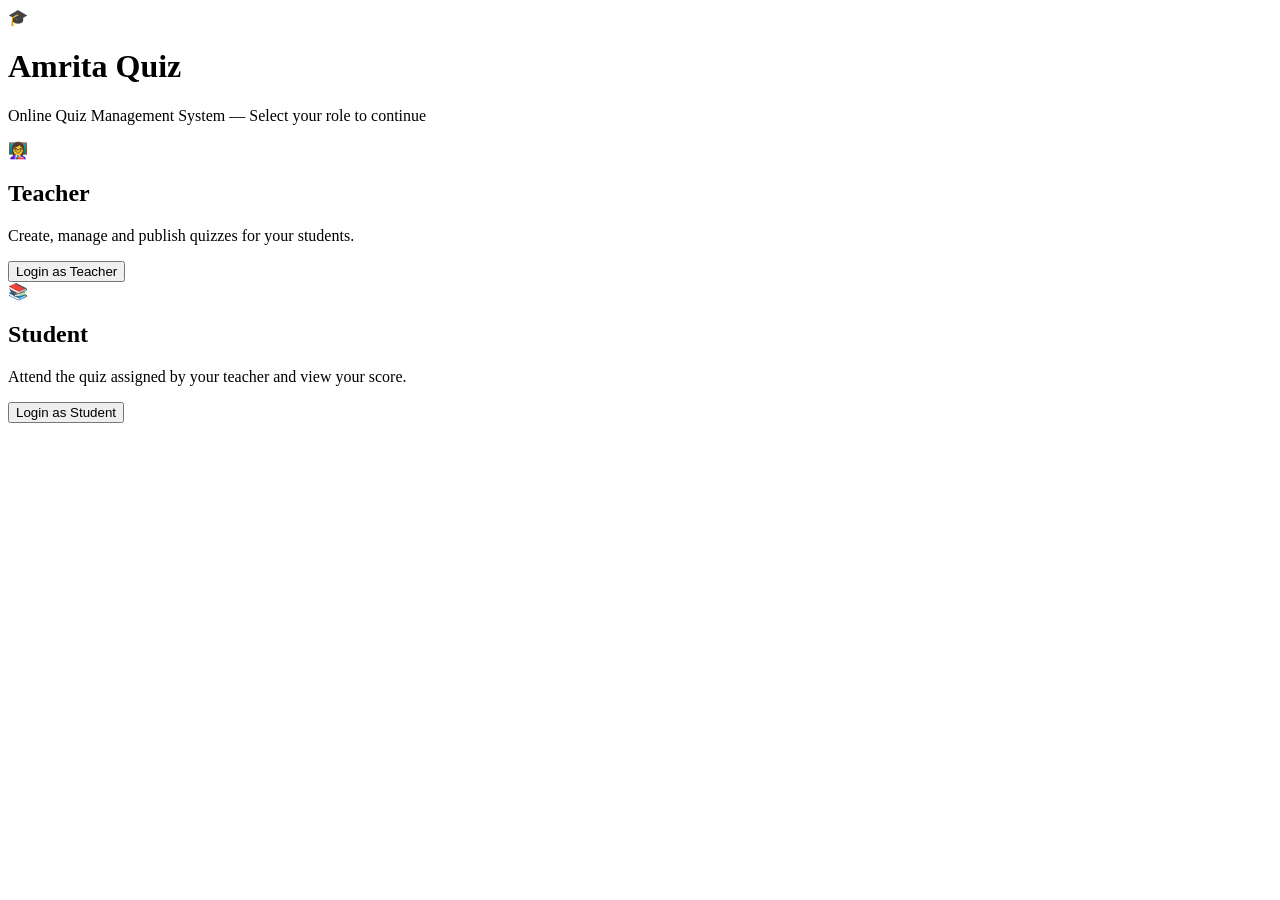
==== quiz-system/src/main/resources/static/index.html @ 4308827a "Move script tag for app.js to the end of body" ====
<!DOCTYPE html>
<html lang="en">
<head>
    <meta charset="UTF-8">
    <meta name="viewport" content="width=device-width, initial-scale=1.0">
    <title>Amrita Quiz — Welcome</title>
    <link rel="stylesheet" href="css/codestyle.css">
</head>
<body>

<div class="role-container">

    <!-- Brand Header -->
    <div class="role-brand">
        <div class="brand-logo">🎓</div>
        <h1>Amrita <span>Quiz</span></h1>
        <p>Online Quiz Management System &mdash; Select your role to continue</p>
    </div>

    <!-- Role Cards -->
    <div class="role-cards">

        <!-- Teacher Card -->
        <div class="role-card teacher" onclick="goTo('TeacherLogin.html')">
            <span class="role-icon">👩‍🏫</span>
            <h2>Teacher</h2>
            <p>Create, manage and publish quizzes for your students.</p>
            <button class="role-btn" type="button">Login as Teacher</button>
        </div>

        <!-- Student Card -->
        <div class="role-card student" onclick="goTo('StudentLogin.html')">
            <span class="role-icon">📚</span>
            <h2>Student</h2>
            <p>Attend the quiz assigned by your teacher and view your score.</p>
            <button class="role-btn" type="button">Login as Student</button>
        </div>

    </div>

</div>


<script src="js/app.js"></script>
</body>
</html>
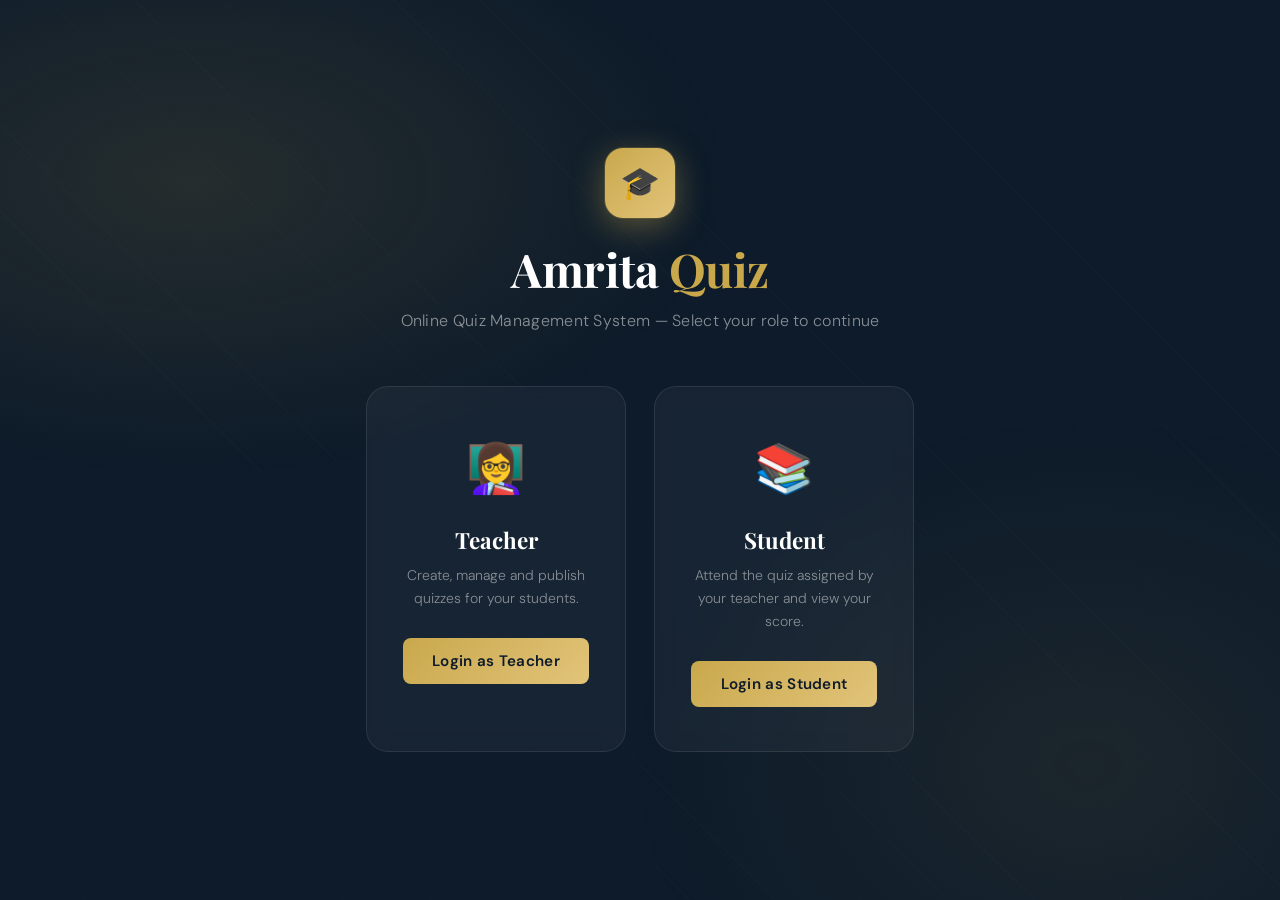
==== commit 9dc1aa7c: "Move script tag for app.js to the end of body" ====
--- a/quiz-system/src/main/resources/static/index.html
+++ b/quiz-system/src/main/resources/static/index.html
@@ -40,7 +40,6 @@
 
 </div>
 
-
 <script src="js/app.js"></script>
 </body>
 </html>
--- a/quiz-system/src/main/resources/static/css/codestyle.css
+++ b/quiz-system/src/main/resources/static/css/codestyle.css
@@ -0,0 +1,769 @@
+/* ============================================================
+   codestyle.css  –  Amrita Quiz System
+   Theme: Academic Excellence — Deep Navy + Gold + Warm Cream
+   ============================================================ */
+
+@import url('https://fonts.googleapis.com/css2?family=Playfair+Display:wght@600;700&family=DM+Sans:ital,wght@0,300;0,400;0,500;0,600;1,400&display=swap');
+
+/* ─── CSS Variables ─── */
+:root {
+    --navy:        #0d1b2a;
+    --navy-mid:    #1a2e44;
+    --navy-light:  #253c56;
+    --gold:        #c9a84c;
+    --gold-light:  #e2c47a;
+    --gold-pale:   #f5e9c8;
+    --cream:       #faf7f0;
+    --white:       #ffffff;
+    --text-dark:   #0d1b2a;
+    --text-mid:    #3d5168;
+    --text-muted:  #6b7f94;
+    --error:       #d63031;
+    --error-bg:    #fff0f0;
+    --success:     #00897b;
+    --warn-bg:     #fffbe6;
+    --warn-text:   #7d5c00;
+    --border:      #dde3eb;
+    --shadow-sm:   0 2px 8px rgba(13,27,42,0.07);
+    --shadow-md:   0 6px 24px rgba(13,27,42,0.11);
+    --shadow-lg:   0 16px 48px rgba(13,27,42,0.18);
+    --radius-sm:   8px;
+    --radius-md:   14px;
+    --radius-lg:   22px;
+    --font-head:   'Playfair Display', Georgia, serif;
+    --font-body:   'DM Sans', sans-serif;
+}
+
+/* ─── Reset / Base ─── */
+*, *::before, *::after { box-sizing: border-box; margin: 0; padding: 0; }
+
+body {
+    font-family: var(--font-body);
+    background: var(--cream);
+    color: var(--text-dark);
+    min-height: 100vh;
+    line-height: 1.6;
+    display: block;
+}
+
+h1, h2, h3, h4 { font-family: var(--font-head); line-height: 1.25; }
+
+
+/* ============================================================
+   ROLE SELECTION PAGE  (QuizLogin.html)
+   ============================================================ */
+
+.role-container {
+    min-height: 100vh;
+    display: flex;
+    flex-direction: column;
+    align-items: center;
+    justify-content: center;
+    padding: 40px 20px;
+    background: var(--navy);
+    position: relative;
+    overflow: hidden;
+}
+
+.role-container::before {
+    content: '';
+    position: fixed;
+    inset: 0;
+    background:
+        radial-gradient(ellipse 70% 55% at 15% 20%, rgba(201,168,76,0.13) 0%, transparent 60%),
+        radial-gradient(ellipse 60% 65% at 85% 85%, rgba(201,168,76,0.08) 0%, transparent 60%),
+        repeating-linear-gradient(45deg, transparent, transparent 60px,
+            rgba(255,255,255,0.012) 60px, rgba(255,255,255,0.012) 61px);
+    pointer-events: none;
+}
+
+.role-brand {
+    text-align: center;
+    margin-bottom: 52px;
+    position: relative;
+    z-index: 1;
+    animation: fadeDown 0.65s ease both;
+}
+
+.brand-logo {
+    width: 70px;
+    height: 70px;
+    background: linear-gradient(135deg, var(--gold), var(--gold-light));
+    border-radius: 18px;
+    display: flex;
+    align-items: center;
+    justify-content: center;
+    font-size: 2rem;
+    margin: 0 auto 22px;
+    box-shadow: 0 8px 32px rgba(201,168,76,0.4), 0 0 0 1px rgba(201,168,76,0.2);
+}
+
+.role-brand h1 {
+    font-size: 2.9rem;
+    font-weight: 700;
+    color: var(--white);
+    letter-spacing: -0.5px;
+    margin-bottom: 10px;
+}
+
+.role-brand h1 span { color: var(--gold); }
+
+.role-brand p {
+    font-size: 1rem;
+    color: rgba(255,255,255,0.5);
+    font-weight: 300;
+    letter-spacing: 0.3px;
+}
+
+.role-cards {
+    display: flex;
+    gap: 28px;
+    flex-wrap: wrap;
+    justify-content: center;
+    position: relative;
+    z-index: 1;
+}
+
+.role-card {
+    background: rgba(255,255,255,0.045);
+    backdrop-filter: blur(10px);
+    border: 1px solid rgba(255,255,255,0.09);
+    border-radius: var(--radius-lg);
+    padding: 44px 36px;
+    width: 260px;
+    text-align: center;
+    cursor: pointer;
+    text-decoration: none;
+    color: inherit;
+    display: block;
+    animation: fadeUp 0.65s ease both;
+    transition: transform 0.28s cubic-bezier(.22,.68,0,1.2),
+                box-shadow 0.28s ease,
+                border-color 0.25s ease,
+                background 0.25s ease;
+}
+
+.role-card:nth-child(2) { animation-delay: 0.1s; }
+
+.role-card:hover {
+    transform: translateY(-8px) scale(1.025);
+    background: rgba(255,255,255,0.08);
+    border-color: var(--gold);
+    box-shadow: 0 24px 60px rgba(0,0,0,0.4), 0 0 0 1px var(--gold);
+}
+
+.role-card .role-icon {
+    font-size: 3rem;
+    margin-bottom: 18px;
+    display: block;
+}
+
+.role-card h2 {
+    font-size: 1.4rem;
+    color: var(--white);
+    margin-bottom: 10px;
+}
+
+.role-card p {
+    font-size: 0.875rem;
+    color: rgba(255,255,255,0.48);
+    margin-bottom: 28px;
+    line-height: 1.65;
+    font-weight: 300;
+}
+
+.role-card .role-btn {
+    display: block;
+    width: 100%;
+    padding: 13px 0;
+    border-radius: var(--radius-sm);
+    font-size: 0.95rem;
+    font-weight: 600;
+    font-family: var(--font-body);
+    color: var(--navy);
+    border: none;
+    cursor: pointer;
+    background: linear-gradient(135deg, var(--gold), var(--gold-light));
+    letter-spacing: 0.3px;
+    transition: opacity 0.2s, transform 0.15s;
+    margin-top: 0;
+    width: 100%;
+}
+
+.role-card .role-btn:hover { opacity: 0.88; transform: scale(0.98); }
+
+
+/* ============================================================
+   AUTH PAGES  (TeacherLogin.html & StudentLogin.html)
+   ============================================================ */
+
+.auth-container {
+    min-height: 100vh;
+    display: flex;
+    justify-content: center;
+    align-items: center;
+    font-family: var(--font-body);
+    padding: 20px;
+    position: relative;
+    overflow: hidden;
+}
+
+.auth-container.teacher-bg,
+.auth-container.student-bg {
+    background: var(--navy);
+}
+
+.auth-container::before {
+    content: '';
+    position: fixed;
+    inset: 0;
+    background:
+        radial-gradient(ellipse 80% 55% at 5% 90%, rgba(201,168,76,0.11) 0%, transparent 55%),
+        radial-gradient(ellipse 65% 75% at 95% 5%, rgba(201,168,76,0.07) 0%, transparent 55%);
+    pointer-events: none;
+}
+
+.auth-box {
+    background: var(--white);
+    padding: 52px 48px;
+    border-radius: var(--radius-lg);
+    width: 100%;
+    max-width: 420px;
+    text-align: center;
+    position: relative;
+    z-index: 1;
+    box-shadow: var(--shadow-lg);
+    animation: fadeUp 0.5s ease both;
+}
+
+.auth-box::before {
+    content: '';
+    position: absolute;
+    top: 0; left: 0; right: 0;
+    height: 4px;
+    border-radius: var(--radius-lg) var(--radius-lg) 0 0;
+    background: linear-gradient(90deg, var(--gold), var(--gold-light));
+}
+
+.auth-icon { font-size: 2.6rem; margin-bottom: 14px; display: block; }
+
+.auth-box h2 {
+    font-size: 1.7rem;
+    font-weight: 700;
+    color: var(--navy);
+    margin-bottom: 6px;
+}
+
+.auth-box .subtitle {
+    font-size: 0.9rem;
+    color: var(--text-muted);
+    margin-top: 0;
+    margin-bottom: 32px;
+    font-weight: 300;
+}
+
+.auth-box input {
+    width: 100%;
+    padding: 14px 16px;
+    margin: 8px 0;
+    border-radius: var(--radius-sm);
+    border: 1.5px solid var(--border);
+    font-size: 0.95rem;
+    font-family: var(--font-body);
+    background: var(--cream);
+    color: var(--text-dark);
+    transition: border-color 0.2s, background 0.2s, box-shadow 0.2s;
+}
+
+.auth-box input:focus {
+    outline: none;
+    background: var(--white);
+    border-color: var(--gold);
+    box-shadow: 0 0 0 3px rgba(201,168,76,0.15);
+}
+
+.btn-teacher-login,
+.btn-student-login {
+    width: 100%;
+    padding: 15px;
+    margin-top: 20px;
+    background: var(--navy);
+    color: var(--white);
+    border: none;
+    border-radius: var(--radius-sm);
+    font-size: 1rem;
+    font-weight: 600;
+    font-family: var(--font-body);
+    cursor: pointer;
+    letter-spacing: 0.4px;
+    transition: background 0.22s, transform 0.15s, box-shadow 0.2s, color 0.22s;
+    box-shadow: 0 4px 16px rgba(13,27,42,0.22);
+}
+
+.btn-teacher-login:hover,
+.btn-student-login:hover {
+    background: var(--gold);
+    color: var(--navy);
+    transform: translateY(-1px);
+    box-shadow: 0 8px 24px rgba(201,168,76,0.3);
+}
+
+.btn-teacher-login:active,
+.btn-student-login:active { transform: translateY(1px); }
+
+.back-link {
+    display: inline-block;
+    margin-top: 22px;
+    background: none;
+    border: none;
+    font-size: 0.88rem;
+    font-family: var(--font-body);
+    color: var(--text-muted);
+    cursor: pointer;
+    transition: color 0.2s;
+    text-decoration: none;
+    padding: 0;
+    width: auto;
+}
+
+.back-link:hover,
+.teacher-link:hover,
+.student-link:hover { color: var(--gold); }
+
+.error-msg {
+    background: var(--error-bg);
+    color: var(--error);
+    border: 1px solid #f5c6c6;
+    border-radius: var(--radius-sm);
+    padding: 11px 14px;
+    font-size: 0.875rem;
+    margin-top: 12px;
+    display: none;
+    text-align: left;
+}
+
+.info-msg {
+    background: var(--warn-bg);
+    color: var(--warn-text);
+    border: 1px solid #ffd97a;
+    border-radius: var(--radius-sm);
+    padding: 11px 14px;
+    font-size: 0.875rem;
+    margin-top: 12px;
+    display: none;
+    text-align: left;
+}
+
+
+/* ============================================================
+   DASHBOARD HEADER
+   ============================================================ */
+
+.dashboard-header {
+    background: linear-gradient(135deg, var(--navy) 0%, var(--navy-mid) 100%);
+    color: var(--white);
+    padding: 15px 28px;
+    display: flex;
+    align-items: center;
+    justify-content: space-between;
+    box-shadow: 0 2px 16px rgba(13,27,42,0.28);
+    position: sticky;
+    top: 0;
+    z-index: 100;
+    border-bottom: 1px solid rgba(201,168,76,0.25);
+}
+
+.dashboard-header h2 {
+    font-size: 1.15rem;
+    font-weight: 600;
+    color: var(--white);
+    margin: 0;
+}
+
+.header-right { display: flex; align-items: center; gap: 14px; }
+
+.header-user-label { font-size: 0.84rem; color: rgba(255,255,255,0.65); }
+
+.question-count-badge {
+    display: inline-flex;
+    align-items: center;
+    background: linear-gradient(135deg, var(--gold), var(--gold-light));
+    color: var(--navy);
+    font-size: 0.75rem;
+    font-weight: 700;
+    padding: 3px 12px;
+    border-radius: 20px;
+    vertical-align: middle;
+    margin-left: 10px;
+    letter-spacing: 0.3px;
+}
+
+.btn-logout {
+    padding: 7px 16px;
+    margin: 0;
+    width: auto;
+    background: transparent;
+    color: rgba(255,255,255,0.75);
+    border: 1.5px solid rgba(255,255,255,0.28);
+    border-radius: var(--radius-sm);
+    font-size: 0.84rem;
+    font-weight: 500;
+    font-family: var(--font-body);
+    cursor: pointer;
+    transition: background 0.2s, border-color 0.2s, color 0.2s;
+}
+
+.btn-logout:hover {
+    background: rgba(201,168,76,0.15);
+    border-color: var(--gold);
+    color: var(--gold-light);
+}
+
+
+/* ============================================================
+   DASHBOARD CONTAINER & CARDS
+   ============================================================ */
+
+.dashboard-container {
+    width: 86%;
+    max-width: 900px;
+    margin: 36px auto 60px;
+}
+
+.quiz-card {
+    background: var(--white);
+    padding: 28px 32px;
+    margin-bottom: 20px;
+    border-radius: var(--radius-md);
+    box-shadow: var(--shadow-sm);
+    border: 1px solid var(--border);
+    animation: fadeUp 0.35s ease both;
+    transition: box-shadow 0.22s, border-color 0.22s;
+}
+
+.quiz-card:hover {
+    box-shadow: var(--shadow-md);
+    border-color: rgba(201,168,76,0.38);
+}
+
+.card-header {
+    display: flex;
+    justify-content: space-between;
+    align-items: center;
+    margin-bottom: 20px;
+    padding-bottom: 14px;
+    border-bottom: 2px solid var(--cream);
+    position: relative;
+}
+
+.card-header::after {
+    content: '';
+    position: absolute;
+    bottom: -2px; left: 0;
+    width: 44px; height: 2px;
+    background: linear-gradient(90deg, var(--gold), var(--gold-light));
+    border-radius: 2px;
+}
+
+.card-header h3 {
+    font-size: 1.05rem;
+    font-weight: 600;
+    color: var(--navy);
+    margin: 0;
+}
+
+.option-label {
+    display: block;
+    font-size: 0.73rem;
+    font-weight: 600;
+    color: var(--text-muted);
+    margin-top: 14px;
+    margin-bottom: 4px;
+    text-transform: uppercase;
+    letter-spacing: 0.06em;
+    font-family: var(--font-body);
+}
+
+.correct-ans-label {
+    display: block;
+    font-size: 0.73rem;
+    font-weight: 700;
+    color: var(--success);
+    margin-top: 16px;
+    margin-bottom: 4px;
+    text-transform: uppercase;
+    letter-spacing: 0.06em;
+    font-family: var(--font-body);
+}
+
+.question-row { display: flex; justify-content: space-between; gap: 24px; }
+.question-left  { flex: 3; }
+.question-right { flex: 1; text-align: center; }
+
+.question-right h4 {
+    font-size: 0.9rem;
+    color: var(--text-mid);
+    margin-bottom: 8px;
+    font-family: var(--font-head);
+}
+
+.quiz-card input[type="text"],
+.quiz-card input[type="number"] {
+    width: 95%;
+    padding: 11px 14px;
+    margin: 4px 0;
+    border-radius: var(--radius-sm);
+    border: 1.5px solid var(--border);
+    background: var(--cream);
+    font-family: var(--font-body);
+    font-size: 0.92rem;
+    color: var(--text-dark);
+    transition: border-color 0.2s, background 0.2s, box-shadow 0.2s;
+}
+
+.quiz-card input[type="text"]:focus,
+.quiz-card input[type="number"]:focus {
+    outline: none;
+    border-color: var(--gold);
+    background: var(--white);
+    box-shadow: 0 0 0 3px rgba(201,168,76,0.13);
+}
+
+.question-right input {
+    width: 80%;
+    text-align: center;
+    font-size: 1.15rem;
+    font-weight: 600;
+}
+
+.btn-remove {
+    width: auto;
+    padding: 6px 14px;
+    margin: 0;
+    background: transparent;
+    color: var(--error);
+    border: 1.5px solid rgba(214,48,49,0.32);
+    border-radius: var(--radius-sm);
+    font-size: 0.8rem;
+    font-weight: 600;
+    font-family: var(--font-body);
+    cursor: pointer;
+    transition: background 0.2s, border-color 0.2s, color 0.2s, transform 0.15s;
+}
+
+.btn-remove:hover { background: var(--error); color: var(--white); border-color: var(--error); }
+.btn-remove:active { transform: scale(0.97); }
+
+.form-actions {
+    display: flex;
+    align-items: center;
+    justify-content: space-between;
+    gap: 16px;
+    margin-top: 12px;
+}
+
+.btn-add-question {
+    width: auto;
+    padding: 12px 26px;
+    margin: 0;
+    background: transparent;
+    color: var(--navy);
+    border: 2px solid var(--navy);
+    border-radius: var(--radius-sm);
+    font-size: 0.95rem;
+    font-weight: 600;
+    font-family: var(--font-body);
+    cursor: pointer;
+    letter-spacing: 0.3px;
+    transition: background 0.2s, color 0.2s, transform 0.15s;
+}
+
+.btn-add-question:hover { background: var(--navy); color: var(--white); transform: translateY(-1px); }
+.btn-add-question:active { transform: translateY(1px); }
+
+.btn-submit {
+    background: var(--navy);
+    color: var(--white);
+    border: none;
+    border-radius: var(--radius-sm);
+    font-family: var(--font-body);
+    font-size: 0.98rem;
+    font-weight: 600;
+    padding: 13px 32px;
+    cursor: pointer;
+    letter-spacing: 0.4px;
+    transition: background 0.22s, transform 0.15s, box-shadow 0.2s, color 0.22s;
+    box-shadow: 0 4px 14px rgba(13,27,42,0.18);
+    width: auto;
+    margin: 0;
+}
+
+.btn-submit:hover {
+    background: var(--gold);
+    color: var(--navy);
+    transform: translateY(-1px);
+    box-shadow: 0 8px 24px rgba(201,168,76,0.28);
+}
+
+.btn-submit:active { transform: translateY(1px); }
+
+form#quiz-form .btn-submit {
+    width: 100%;
+    padding: 15px;
+    margin-top: 14px;
+}
+
+
+/* ============================================================
+   STUDENT QUIZ PAGE
+   ============================================================ */
+
+.quiz-card h3 {
+    font-size: 1.05rem;
+    color: var(--navy);
+    margin-bottom: 18px;
+    padding-bottom: 12px;
+    border-bottom: 1px solid var(--border);
+    position: relative;
+}
+
+.quiz-card h3::before {
+    content: '';
+    position: absolute;
+    bottom: -1px; left: 0;
+    width: 36px; height: 2px;
+    background: linear-gradient(90deg, var(--gold), var(--gold-light));
+}
+
+.option-group {
+    display: flex;
+    align-items: center;
+    gap: 12px;
+    margin: 9px 0;
+    padding: 12px 16px;
+    border-radius: var(--radius-sm);
+    border: 1.5px solid var(--border);
+    background: var(--cream);
+    cursor: pointer;
+    transition: border-color 0.2s, background 0.2s, box-shadow 0.2s;
+}
+
+.option-group:hover {
+    border-color: var(--gold);
+    background: var(--gold-pale);
+}
+
+.option-group:has(input:checked) {
+    border-color: var(--navy);
+    background: rgba(13,27,42,0.05);
+    box-shadow: 0 0 0 3px rgba(13,27,42,0.07);
+}
+
+.option-group input[type="radio"] {
+    width: 18px; height: 18px;
+    accent-color: var(--navy);
+    flex-shrink: 0;
+    margin: 0; padding: 0; border: none; box-shadow: none;
+    cursor: pointer;
+}
+
+.option-group label {
+    font-size: 0.94rem;
+    color: var(--text-dark);
+    cursor: pointer;
+    flex: 1;
+}
+
+.quiz-card p b { color: var(--gold); }
+
+.marks-badge {
+    display: inline-flex;
+    align-items: center;
+    gap: 5px;
+    margin-top: 14px;
+    padding: 5px 12px;
+    background: var(--gold-pale);
+    border: 1px solid rgba(201,168,76,0.4);
+    border-radius: 20px;
+    font-size: 0.8rem;
+    font-weight: 600;
+    color: var(--warn-text);
+}
+
+#result-panel {
+    display: none;
+    text-align: center;
+    padding: 60px 40px;
+    background: linear-gradient(145deg, var(--navy) 0%, var(--navy-mid) 100%);
+    border-radius: var(--radius-lg);
+    color: var(--white);
+    box-shadow: var(--shadow-lg);
+    border: 1px solid rgba(201,168,76,0.25);
+    animation: fadeUp 0.5s ease both;
+}
+
+#result-title {
+    font-size: 1.9rem;
+    margin-bottom: 12px;
+    color: var(--white);
+}
+
+#result-detail {
+    font-size: 1.05rem;
+    color: rgba(255,255,255,0.62);
+    font-weight: 300;
+    margin-bottom: 36px;
+}
+
+.btn-back {
+    background:green;
+    color: var(--white) !important;
+    border: 1.5px solid rgba(255,255,255,0.28) !important;
+    box-shadow: none !important;
+    width: auto !important;
+    padding: 11px 28px !important;
+}
+
+.btn-back:hover {
+    background: rgba(201,168,76,0.22) !important;
+    border-color: var(--gold) !important;
+    color: var(--gold-light) !important;
+    transform: none !important;
+    box-shadow: none !important;
+}
+
+#back-btn {
+    background: transparent !important;
+    color: var(--text-muted) !important;
+    border: 1.5px solid var(--border) !important;
+    box-shadow: none !important;
+    width: auto !important;
+    padding: 10px 22px !important;
+    font-size: 0.875rem !important;
+}
+
+#back-btn:hover {
+    border-color: var(--navy) !important;
+    color: var(--navy) !important;
+    background: transparent !important;
+    transform: none !important;
+}
+
+.no-quiz-card { text-align: center; padding: 52px 40px; }
+.no-quiz-card h3 { color: var(--error); font-size: 1.4rem; margin-bottom: 12px; }
+.no-quiz-card p  { color: var(--text-muted); margin-bottom: 24px; }
+
+
+/* ============================================================
+   ANIMATIONS
+   ============================================================ */
+
+@keyframes fadeUp {
+    from { opacity: 0; transform: translateY(18px); }
+    to   { opacity: 1; transform: translateY(0); }
+}
+
+@keyframes fadeDown {
+    from { opacity: 0; transform: translateY(-14px); }
+    to   { opacity: 1; transform: translateY(0); }
+}
